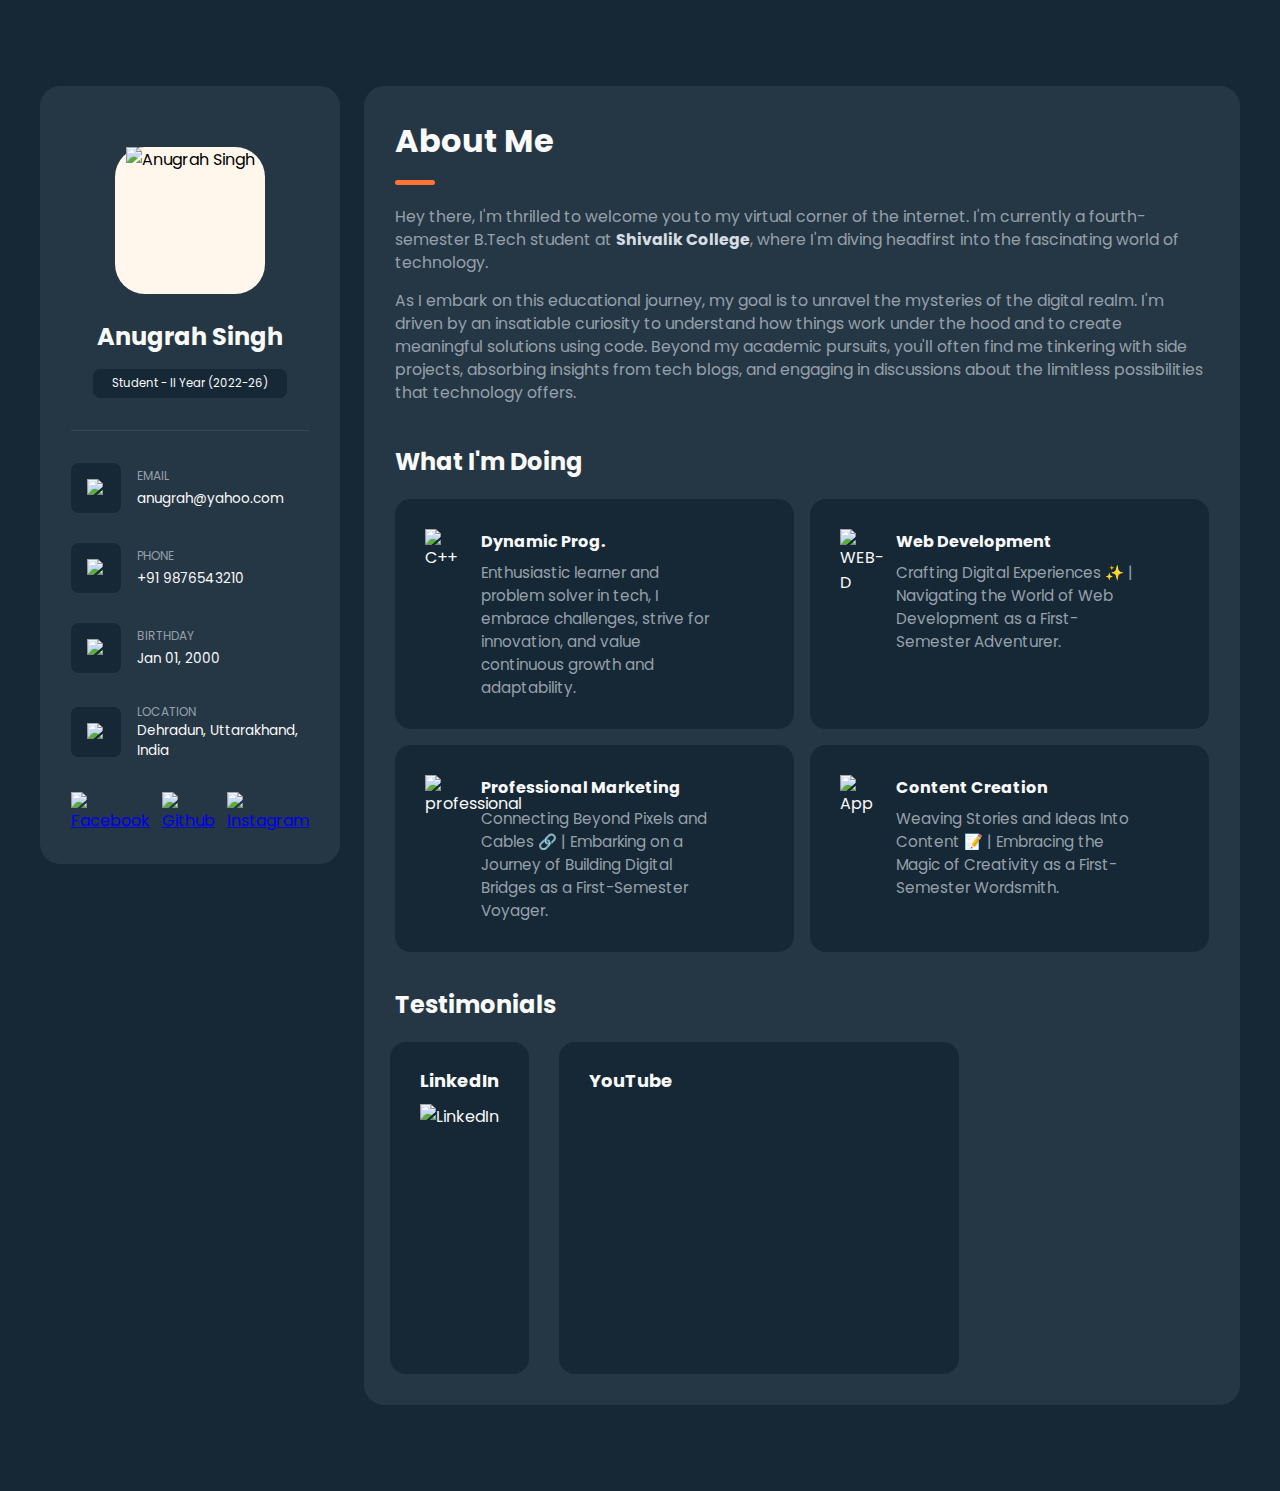
==== index.html @ 5fcf0038 "Add files via upload" ====
<!DOCTYPE html>
<html lang="en">
  <head>
    <meta charset="UTF-8" />
    <meta name="viewport" content="width=device-width, initial-scale=1.0" />
    <title>Anugrah | Explorin</title>
    <link rel="stylesheet" href="style.css">
    <link rel="stylesheet" href="mediaqueries.css">
  </head>
  <body>
    <main>
      <aside class="left-bar">
        <div class="side-bar-content">
          <figure class="avatar">
            <img src="./img/my-avatar.png" alt="Anugrah Singh" />
          </figure>
          <div class="avatar-info">
            <h1 class="name">Anugrah Singh</h1>
            <p>Student - II Year (2022-26)</p>
          </div>
        </div>
        <div class="side-bar-content-2">
            <div class="hr">
            </div>
            <ul class="contacts">
                <li class="email">
                    <div class="contact-items">
                        <div class="icon-box">
                            <img src="./img/email.png" alt="Email">
                        </div>
                        <div class="contact-info">
                            <p class="contact-title">EMAIL</p>
                            <a class="contact-link" href="mailto: anugrah@explorin.com">anugrah@yahoo.com</a>
                        </div>
                    </div>
                </li>
                <li class="phone">
                    <div class="contact-items">
                        <div class="icon-box">
                            <img src="./img/phone.png" alt="Phone">
                        </div>
                        <div class="contact-info">
                            <p class="contact-title">PHONE</p>
                            <a class="contact-link" href="tel:+91 9876543210">+91 9876543210</a>
                        </div>
                    </div>
                </li>
                <li>
                    <div class="contact-items">
                        <div class="icon-box">
                            <img src="./img/calendar.png" alt="Calender">
                        </div>
                        <div class="contact-info">
                            <p class="contact-title">BIRTHDAY</p>
                            <time class="contact-link" datetime="2004-08-31">Jan 01, 2000</time>
                        </div>
                    </div>
                </li>
                <li>
                    <div class="contact-items">
                        <div class="icon-box">
                            <img src="./img/location.png" alt="location">
                        </div>
                        <div class="contact-info">
                            <p class="contact-title">LOCATION</p>
                            <address class="contact-link">Dehradun, Uttarakhand, India</address>
                        </div>
                    </div>
                </li>
            </ul>
        </div>
        <ul class="social">
            <li class="social-items">
                <a class="social-links" href="#"> <img src="./img/icons8-facebook-24.png" alt="Facebook"></a>
            </li>
            <li class="social-items">
                <a class="social-links" href="#"><img src="./img/icons8-github-24.png" alt="Github"></a>
            </li>
            <li class="social-items">
                <a class="social-links" href="#"><img src="./img/icons8-instagram-24.png" alt="Instagram"></a>
            </li>
        </ul>
      </aside>

      <div class="main-content">
        <article class="about">
            <header>
                <h1 class="about-title">About Me</h1>
                <div class="header-line"></div>
            </header>
            <section class="about-text">
                <p>Hey there, I'm thrilled to welcome you to 
                    my virtual corner of the internet. I'm 
                    currently a fourth-semester B.Tech 
                    student at <b> Shivalik College</b>, 
                    where I'm diving headfirst into the 
                    fascinating world of technology.
                </p>
                <p>As I embark on this educational journey, 
                   my goal is to unravel the mysteries of 
                   the digital realm. I'm driven by an 
                   insatiable curiosity to understand how 
                   things work under the hood and to create
                   meaningful solutions using code. Beyond 
                   my academic pursuits, you'll often find 
                   me tinkering with side projects, 
                   absorbing insights from tech blogs, and 
                   engaging in discussions about the limitless
                   possibilities that technology offers.
                </p>
            </section>
            <section class="services">
                <h3 class="service-title">What I'm Doing</h3>
                <ul class="service-list">
                    <li class="service-items">
                        <div class="service-icon"> <img src="./img/icon-design.svg" alt="C++" width="40"></div>
                        <div class="service-info">
                            <h4>Dynamic Prog.</h4>
                            <p>Enthusiastic learner and problem 
                               solver in tech, I embrace 
                               challenges, strive for innovation, 
                               and value continuous growth and 
                               adaptability.</p>
                        </div>
                    </li>
                    <li class="service-items">
                        <div class="service-icon"> <img src="./img/icon-dev.svg" alt="WEB-D" width="40px" height="40px"></div>
                        <div class="service-info">
                            <h4>Web Development</h4>
                            <p>Crafting Digital Experiences ✨ | Navigating the World of Web Development as a First-Semester Adventurer.</p>
                        </div>
                    </li>
                    <li class="service-items">
                        <div class="service-icon"> <img src="./img/icon-photo.svg" alt="professional"  width="40"></div>
                        <div class="service-info">
                            <h4>Professional Marketing</h4>
                            <p>Connecting Beyond Pixels and Cables 🔗 | Embarking on a Journey of Building Digital Bridges as a First-Semester Voyager.</p>
                        </div>
                    </li>
                    <li class="service-items">
                        <div class="service-icon"> <img src="./img/icon-app.svg" alt="App"  width="40"></div>
                        <div class="service-info">
                            <h4>Content Creation</h4>
                            <p>Weaving Stories and Ideas Into Content 📝 | Embracing the Magic of Creativity as a First-Semester Wordsmith.</p>
                        </div>
                    </li>
                </ul>

            </section>
            <section class="testimony">
                <h3 class="testimony-title">Testimonials</h3>
                <ul class="testimony-list">
                    <li class="testimony-items">
                        <div class="content-card">
                            <h4 class="content-card-title">LinkedIn</h4>
                            <div class="content-card-text">
                                <img src="./img/linkedin.png" alt="LinkedIn" width="340px" height="240px">
                            </div>
                        </div>
                    </li>
                    <li class="testimony-items">
                        <div class="content-card">
                            <h4 class="content-card-title">YouTube</h4>
                            <div class="content-card-text">
                                <iframe width="340px" height="240px" 
                                src="https://www.youtube.com/embed/8k0DfbWf33Q?si=h_-4ypcflNDbTE7G" 
                                title="YouTube video player" frameborder="0" 
                                allow="accelerometer; autoplay; clipboard-write; 
                                encrypted-media; gyroscope; picture-in-picture; 
                                web-share" allowfullscreen></iframe>
                            </div>
                        </div>
                    </li>
                </ul>
            </section>

        </article>
      </div>
    </main>
  </body>
</html>
---- style.css ----
@import url('https://fonts.googleapis.com/css2?family=Poppins:wght@300;400;500;600&display=swap');

:root{
    --royal-blue: rgb(22, 40, 54);
    --blue: rgb(37, 55, 69);
    --white: rgb(250, 250, 250);
    --light-gray: rgb(150, 160, 170);
    --wheat: rgb(255, 247, 236);
    --gray: rgb(214, 221, 228);
    --orange: rgb(255, 115, 52);
    --hr-color: rgba(150, 160, 170, 0.16);
}



*{
    margin: 0;
    padding: 0;
}

body{
    font-family: 'Poppins', sans-serif;
    background-color: var(--royal-blue);
}

main{
    margin: 60px auto;
    padding: 26px;
    display: flex;
    flex-direction: row;
    gap: 24px;
    width: 1200px;
    position: relative;
}


/* SIDE-BAR */

.left-bar{
    position: sticky;
    top: 60px;
    height: fit-content;
    border: 1px solid var(--blue);
    border-radius: 20px;
    padding: 60px 30px 30px 30px;
    background-color: var(--blue);
}

.side-bar-content{
    display: flex;
    flex-direction: column;
    align-items: center;
    text-align: center;
    gap: 25px;
}

.avatar{
    background-color: var(--wheat);
    width: 150px;
    height: 147px;
    box-sizing: border-box;
    border-radius: 30px;
}

img{
    width: 100%;
    height: 100%;
}
.avatar-info > h1{
    font-size: 1.5rem;
    color: var(--white);
    margin-bottom: 15px;
}

.avatar-info > p{
    color: var(--white);
    font-size: 0.72rem;
    border: 1px solid var(--royal-blue); 
    background-color: var(--royal-blue);
    padding: 5px 18px;
    border-radius: 7px;
}

.hr{
    margin: 32px 0;
    background-color:var(--hr-color);
    height: 1px;
    width: 100%;
}

ul>li{
    list-style: none;
}
.icon-box >img{
    width: 18px;
    height: 18px;
}
.icon-box{
    width: 48px;
    height: 48px;
    font-size: 0.75rem;
    border: 1px solid var(--royal-blue); 
    background-color: var(--royal-blue);
    display: flex;
    justify-content: center;
    border-radius: 7px; 
    align-items: center;  
}

.contacts{
    display: grid;
    grid-template-columns: 1fr;
    gap: 30px;
}
.contact-items{
    display: flex;
    gap: 16px;
    align-items: center;
}

.contact-title{
    font-size: 0.75rem;
    color: var(--light-gray);
}

.contact-link {
    font-size: 0.85rem;
    color: var(--white); 
    text-decoration: none;
}

.contact-info{
    width: 70%;
}

.contact-info > address{
    font-style: normal;
    font-size: 0.85rem;
}
.social {
    display: flex;
    flex-direction: row;
    gap: 12px;
    justify-content: center;
    margin-top: 31px;
}

.social-links > img{
    width: 18px;
    height: 18px;
}


/* MAIN CONTENT */

.about{
    position: relative;
    color: var(--white);
    /* width: 900px; */
    border: 1px solid var(--blue);
    box-sizing: border-box;
    border-radius: 20px;
    padding: 30px;
    background-color: var(--blue);   
}
.about-title{
    font-size: 2rem;
    padding-bottom: 15px;
    
}
.header-line{
    margin-bottom: 20px;
    width: 40px;
    height: 5px;
    background-color: var(--orange);
    border-radius: 5px;
}

.about-text > p{
    margin-bottom: 15px;
    color: var(--light-gray);
    font-size: 0.98rem;
}

.about-text > p > b{
    color: var(--gray);
}

.about-text{
    margin-bottom: 40px;
}

.service-list{
    display: grid;
    grid-template-columns: repeat(2, 1fr);
    gap: 16px;
}

.service-title{
    font-size: 1.5rem;
    margin-bottom: 20px;
}
.service-icon{ 
    width: 40px;
    height: 40px;
    /* display: flex; */
    /* flex-wrap: wrap; */
    /* justify-content: center; */
    /* align-items: center; */
} 

.service-icon > img{
    width: 100%;
    height: 100%;
}

.service-items{
    padding: 30px;
    box-sizing: border-box;
    border-radius: 16px;
    background-color:var(--royal-blue);
    display: flex;
    flex-direction: row;
    gap: 16px;
    /* flex-wrap: wrap; */
    align-items: flex-start;
}

.service-info{
    width: 70%; 
    /* display: flex;
    flex-wrap: wrap;
    flex-direction: column; */
}

.service-info > h4{
    margin-bottom: 7px;
}
.service-info > p{
    font-size: 0.95rem;
    color: var(--light-gray);
}

.services{
    margin-bottom: 35px;
}



/* Testimonial Section */

.testimony-title{
    font-size: 1.5rem;
    margin-bottom: 20px;
}

.testimony-list{
    margin: 0 -35px;
    padding: 0 30px 0px 30px;
    display: flex;
    flex-direction: row;
    /* flex-wrap: wrap; */
    gap: 30px;
    /* justify-content: space-between; */
    
}

.testimony-items{
    box-sizing: border-box;
    border-radius: 16px;
    background-color:var(--royal-blue);
}

.content-card{
    padding: 25px 30px 30px 30px ;
}

.content-card-title{
    margin-bottom: 10px;
    font-size: 1.12rem;
}

.content-card-text{
    height: 240px;
    /* width: auto; */
    /* width: 344.33px; */
}

.content-card-text > img{
    height: 100%;
    /* width: 100%; */
}



/* .testimony{
    margin-bottom: 30px;
} */
---- mediaqueries.css ----
@media screen and (max-width: 1250px){
    main{
        flex-direction: column;
        margin: 60px 12px;
        width: auto;
        gap: 0;
        
    }

    .left-bar{
        /* margin: 0 auto 30px auto; */
        margin: 0 10% 30px 10% ;
        padding: 30px;
        /* width: 888.667px; */
        position: static;
    }

    .side-bar-content{
        flex-direction: row;
    }

    .avatar{
        height: 118px;
        width: 120px;
    }

    .side-bar-content-2{
        display: none;
    }

    .social{
        margin: 0;
        display: none;
    }

    .main-content{
        /* width: 950px; */
        margin: 0 10% 0 10%;
    }

    .testimony-list{
        margin: 0 -20px ;
        padding: 0 20px 0 20px;
        gap: 16px;
    }

    .testimony-items{
        width: 50%;
    }
/* 
    .content-card{
        width: 50%;
    } */


    iframe{
        width: 100%;
    }

    /* .content-card-text > img{
        width: 100%;
    } */


}

@media screen and (max-width: 1000px){
    
    main{
        margin: 30px 6px;
        overflow-x: hidden;
    }

    .left-bar{
        /* margin: 0 auto 15px auto; */
        margin: 0 10% 12px 10% ;
        padding: 15px;
        /* width: 444.335px; */
        width: auto;
    }

    .avatar{
        width: 75px;
        height: 73.5px;
        border-radius: 15px;
    }

    .avatar-info > h1{
        margin-bottom: 7.5px;
    }



    .main-content{
        margin: 0 10% 0px 10% ;
        /* width: 475px; */
       /*  margin: auto; */
        overflow: auto;
    }

    .about{
        padding: 15px;;
    }

    .about-title{
        padding-bottom: 7.5px;
    }

    .header-line{
        margin-bottom: 10px;
        height: 3px;
    }

    .about-text{
        margin-bottom: 20px;
    }

    .about-text > p{
        margin-bottom: 7.5px;
    }

    .services{
        margin-bottom: 17.5px;
    }

    .service-title{
        margin-bottom: 10px;
    }

    .service-list{
        gap: 12px;
        grid-template-columns: repeat(1, 1fr);
    }

    .service-items{
        padding: 15px;
        border-radius: 8px;
        gap: 10px;
    }

    .service-icon{
        /* width: 20px;
        height: 20px; */
        width: 6.4%;
    }
    .service-info{
        /* width: 144.415px; */
        width: 100%;
    }

    .service-info > h4{
        margin-bottom: 3.5px;
    }
    .testimony-title{
        margin-bottom: 10px;
    }

    .testimony-list{
        margin: 0 -12.5px;
        padding: 0 12px 0px 12px;
        flex-direction: column;
        gap: 10px;
        align-items: center;
    }

    .content-card{
        padding: 12.5px 15px 15px 15px;
    }

    .content-card-title{
        margin-bottom: 5px;
    }

    .testimony-items{
        width: 100%;
     } 

    iframe{
        width: 100%;
    }

}

@media screen and (max-width: 520px){
    main{
        /* margin: 15px 3px; */
        padding: 0px;
    }

    .left-bar{
        /* margin: 0 auto 11.25px auto; */
        margin: 0 15% 6px 15% ;
        padding: 11.25px;
        /* width: 333.25px; */
    }

    .avatar{
        width: 56.25px;
        height: 55.125px;
        border-radius: 11.25px;
    }

    .avatar-info > h1{
        font-size: 1rem;
        margin-bottom: 5.625px;
    }

    .avatar-info > p{
        font-size: 0.55rem;
        padding: 2px 8px;
    }

    .main-content{
        /* width: 356.25px; */
        margin: 0 15% 0 15% ;
        /* margin: auto; */
        overflow: auto;
    }

    .about{
        /* width: 356.25px; */
        /* margin: 0 10% 30px 10% ; */
        padding: 11.25px;
    }

    .about-title{
        font-size: 1.25rem;
        padding-bottom: 5.625px;
    }

    .header-line{
        margin-bottom: 5.625px;
    }

    .about-text{
        margin-bottom: 15px;
    }

    .about-text > p{
        /* font-size: 0.36rem; */
        margin-bottom: 5.625px;
    }

    .services{
        margin-bottom: 13.125px;
    }

    .service-title{
        font-size: 1.15rem;
        margin-bottom: 7.5px;
    }

    .service-list{
        gap: 9px;
        grid-template-columns: repeat(1, 1fr);
    }

    .service-items{
        padding: 8.25px;
        border-radius: 6px;
        gap: 7.5px;
    }

    .service-icon{
        width: 15%;
        /* height: 15px; */
    }
    /* .service-info{
        width: 70%;
    } */


    .service-info > h4{
        margin-bottom: 2.62px;
        /* font-size: 0.80rem; */
    }

    .testimony-title{
        font-size: 1.15rem;
        margin-bottom: 7.5px;
    }

    .testimony-list{
        margin: 0 -8.5px;
        padding: 0 8.25px 0px 8.25px;
        flex-direction: column;
        gap: 12px;
    }

    .testimony-items{
        width: 100%;
    }

    iframe{
        width: 100%;
        height: 100%;
    }

    .content-card{
        padding: 9.375px 11.25px 11.25px 11.25px;
    }
    .content-card-text{
        height: 70%;
    }
/*
    .content-card-title{
        font-size: 0.42rem;
        margin-bottom: 3.75px;
    }

    .content-card-text{
        height: 90px;
    }

    .content-card-text > img{
        width: 140.625px;
    }


    iframe{
        width: 140.625px;
        height: 90px;
    } */

}
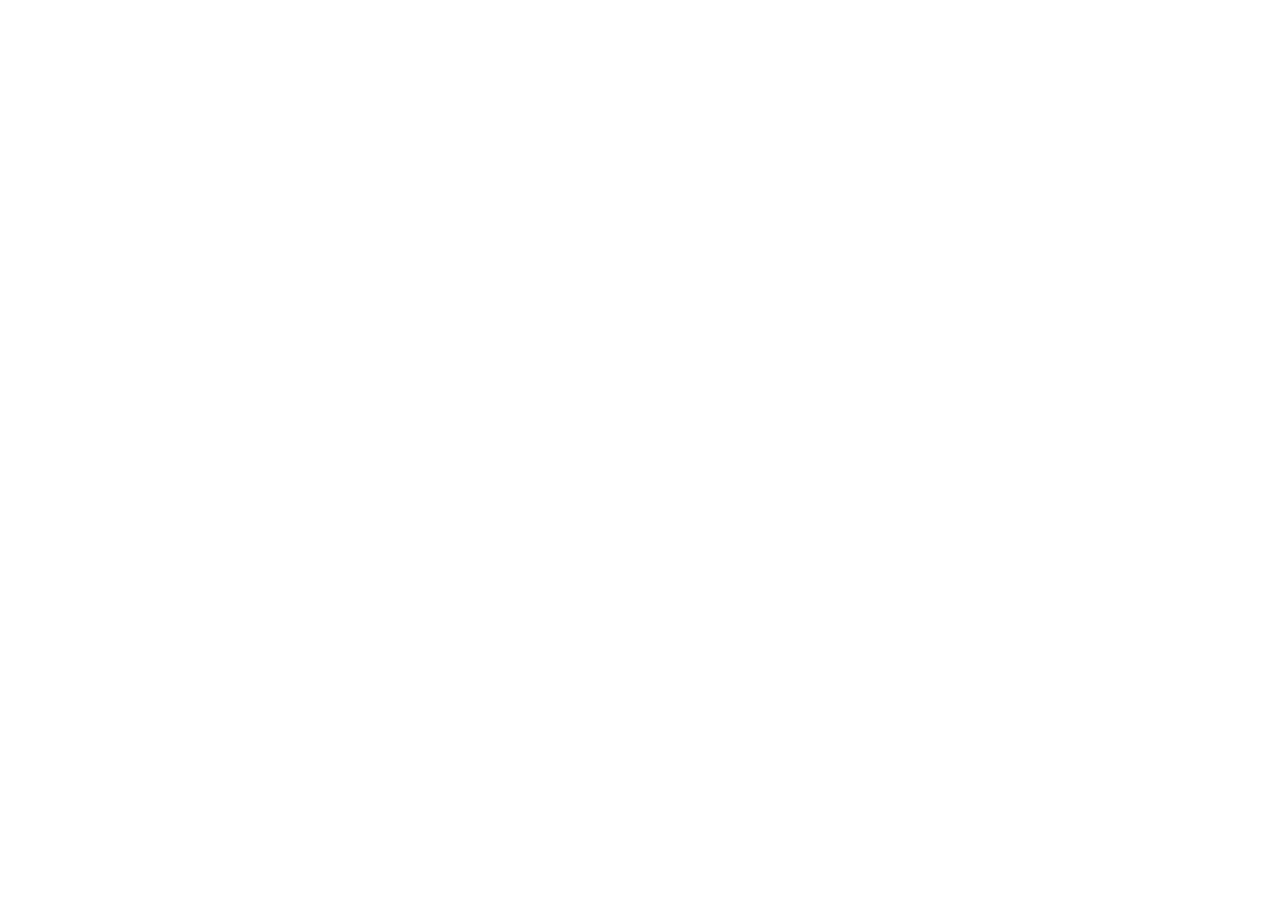
==== commit a2d7d816: "Adding index" ====
--- a/index.html
+++ b/index.html
@@ -1,181 +1,11 @@
-<!DOCTYPE html>
-<html lang="en">
-  <head>
-    <meta charset="UTF-8" />
-    <meta name="viewport" content="width=device-width, initial-scale=1.0" />
-    <title>Anugrah | Explorin</title>
-    <link rel="stylesheet" href="style.css">
-    <link rel="stylesheet" href="mediaqueries.css">
-  </head>
-  <body>
-    <main>
-      <aside class="left-bar">
-        <div class="side-bar-content">
-          <figure class="avatar">
-            <img src="./img/my-avatar.png" alt="Anugrah Singh" />
-          </figure>
-          <div class="avatar-info">
-            <h1 class="name">Anugrah Singh</h1>
-            <p>Student - II Year (2022-26)</p>
-          </div>
-        </div>
-        <div class="side-bar-content-2">
-            <div class="hr">
-            </div>
-            <ul class="contacts">
-                <li class="email">
-                    <div class="contact-items">
-                        <div class="icon-box">
-                            <img src="./img/email.png" alt="Email">
-                        </div>
-                        <div class="contact-info">
-                            <p class="contact-title">EMAIL</p>
-                            <a class="contact-link" href="mailto: anugrah@explorin.com">anugrah@yahoo.com</a>
-                        </div>
-                    </div>
-                </li>
-                <li class="phone">
-                    <div class="contact-items">
-                        <div class="icon-box">
-                            <img src="./img/phone.png" alt="Phone">
-                        </div>
-                        <div class="contact-info">
-                            <p class="contact-title">PHONE</p>
-                            <a class="contact-link" href="tel:+91 9876543210">+91 9876543210</a>
-                        </div>
-                    </div>
-                </li>
-                <li>
-                    <div class="contact-items">
-                        <div class="icon-box">
-                            <img src="./img/calendar.png" alt="Calender">
-                        </div>
-                        <div class="contact-info">
-                            <p class="contact-title">BIRTHDAY</p>
-                            <time class="contact-link" datetime="2004-08-31">Jan 01, 2000</time>
-                        </div>
-                    </div>
-                </li>
-                <li>
-                    <div class="contact-items">
-                        <div class="icon-box">
-                            <img src="./img/location.png" alt="location">
-                        </div>
-                        <div class="contact-info">
-                            <p class="contact-title">LOCATION</p>
-                            <address class="contact-link">Dehradun, Uttarakhand, India</address>
-                        </div>
-                    </div>
-                </li>
-            </ul>
-        </div>
-        <ul class="social">
-            <li class="social-items">
-                <a class="social-links" href="#"> <img src="./img/icons8-facebook-24.png" alt="Facebook"></a>
-            </li>
-            <li class="social-items">
-                <a class="social-links" href="#"><img src="./img/icons8-github-24.png" alt="Github"></a>
-            </li>
-            <li class="social-items">
-                <a class="social-links" href="#"><img src="./img/icons8-instagram-24.png" alt="Instagram"></a>
-            </li>
-        </ul>
-      </aside>
-
-      <div class="main-content">
-        <article class="about">
-            <header>
-                <h1 class="about-title">About Me</h1>
-                <div class="header-line"></div>
-            </header>
-            <section class="about-text">
-                <p>Hey there, I'm thrilled to welcome you to 
-                    my virtual corner of the internet. I'm 
-                    currently a fourth-semester B.Tech 
-                    student at <b> Shivalik College</b>, 
-                    where I'm diving headfirst into the 
-                    fascinating world of technology.
-                </p>
-                <p>As I embark on this educational journey, 
-                   my goal is to unravel the mysteries of 
-                   the digital realm. I'm driven by an 
-                   insatiable curiosity to understand how 
-                   things work under the hood and to create
-                   meaningful solutions using code. Beyond 
-                   my academic pursuits, you'll often find 
-                   me tinkering with side projects, 
-                   absorbing insights from tech blogs, and 
-                   engaging in discussions about the limitless
-                   possibilities that technology offers.
-                </p>
-            </section>
-            <section class="services">
-                <h3 class="service-title">What I'm Doing</h3>
-                <ul class="service-list">
-                    <li class="service-items">
-                        <div class="service-icon"> <img src="./img/icon-design.svg" alt="C++" width="40"></div>
-                        <div class="service-info">
-                            <h4>Dynamic Prog.</h4>
-                            <p>Enthusiastic learner and problem 
-                               solver in tech, I embrace 
-                               challenges, strive for innovation, 
-                               and value continuous growth and 
-                               adaptability.</p>
-                        </div>
-                    </li>
-                    <li class="service-items">
-                        <div class="service-icon"> <img src="./img/icon-dev.svg" alt="WEB-D" width="40px" height="40px"></div>
-                        <div class="service-info">
-                            <h4>Web Development</h4>
-                            <p>Crafting Digital Experiences ✨ | Navigating the World of Web Development as a First-Semester Adventurer.</p>
-                        </div>
-                    </li>
-                    <li class="service-items">
-                        <div class="service-icon"> <img src="./img/icon-photo.svg" alt="professional"  width="40"></div>
-                        <div class="service-info">
-                            <h4>Professional Marketing</h4>
-                            <p>Connecting Beyond Pixels and Cables 🔗 | Embarking on a Journey of Building Digital Bridges as a First-Semester Voyager.</p>
-                        </div>
-                    </li>
-                    <li class="service-items">
-                        <div class="service-icon"> <img src="./img/icon-app.svg" alt="App"  width="40"></div>
-                        <div class="service-info">
-                            <h4>Content Creation</h4>
-                            <p>Weaving Stories and Ideas Into Content 📝 | Embracing the Magic of Creativity as a First-Semester Wordsmith.</p>
-                        </div>
-                    </li>
-                </ul>
-
-            </section>
-            <section class="testimony">
-                <h3 class="testimony-title">Testimonials</h3>
-                <ul class="testimony-list">
-                    <li class="testimony-items">
-                        <div class="content-card">
-                            <h4 class="content-card-title">LinkedIn</h4>
-                            <div class="content-card-text">
-                                <img src="./img/linkedin.png" alt="LinkedIn" width="340px" height="240px">
-                            </div>
-                        </div>
-                    </li>
-                    <li class="testimony-items">
-                        <div class="content-card">
-                            <h4 class="content-card-title">YouTube</h4>
-                            <div class="content-card-text">
-                                <iframe width="340px" height="240px" 
-                                src="https://www.youtube.com/embed/8k0DfbWf33Q?si=h_-4ypcflNDbTE7G" 
-                                title="YouTube video player" frameborder="0" 
-                                allow="accelerometer; autoplay; clipboard-write; 
-                                encrypted-media; gyroscope; picture-in-picture; 
-                                web-share" allowfullscreen></iframe>
-                            </div>
-                        </div>
-                    </li>
-                </ul>
-            </section>
-
-        </article>
-      </div>
-    </main>
-  </body>
-</html>
+<!DOCTYPE html>
+<html lang="en">
+<head>
+    <meta charset="UTF-8">
+    <meta name="viewport" content="width=device-width, initial-scale=1.0">
+    <title>Document</title>
+</head>
+<body>
+    
+</body>
+</html>